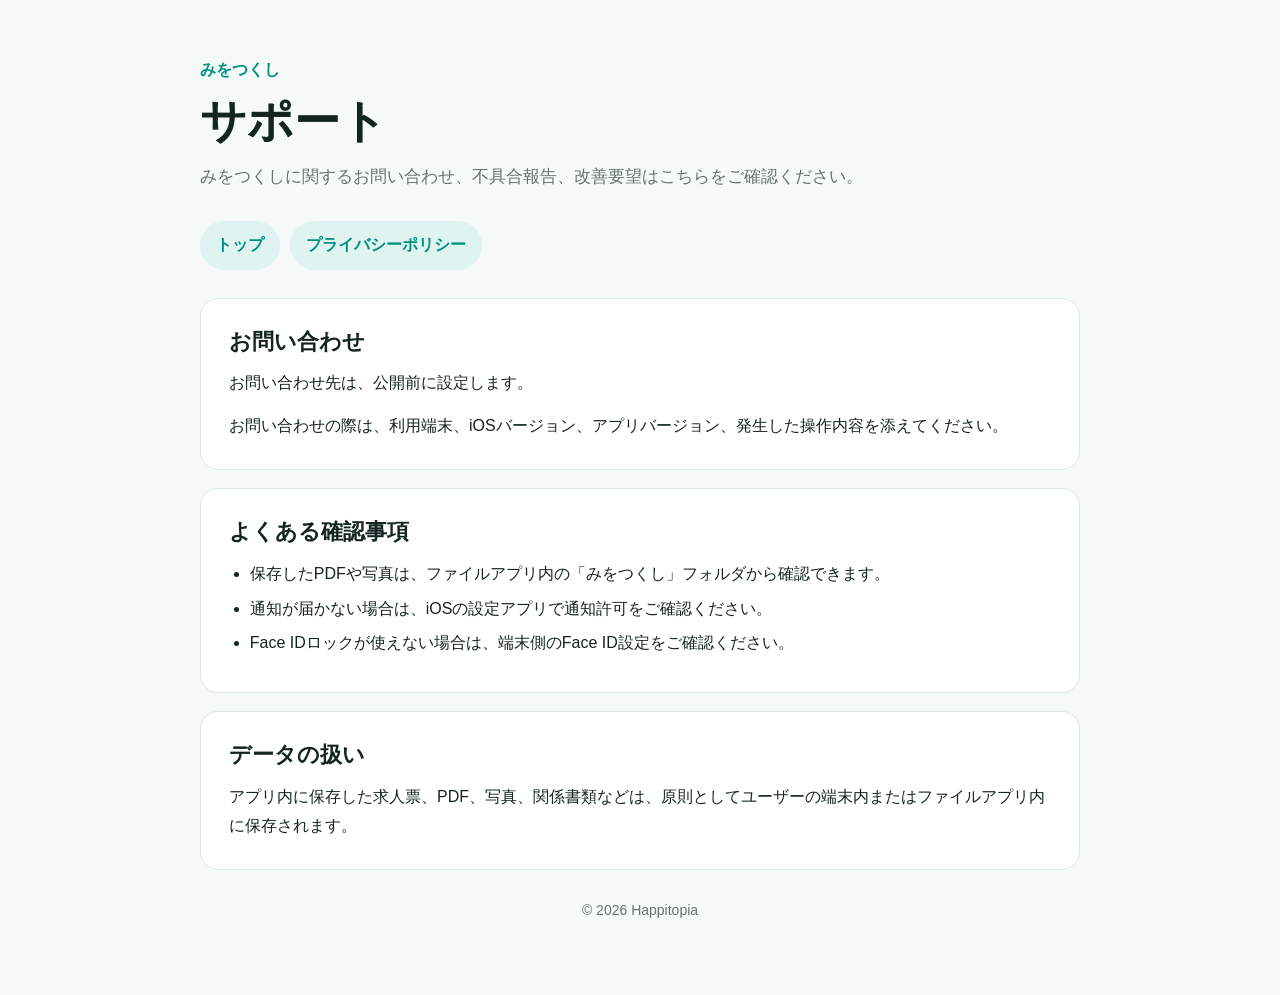
==== support/index.html @ 0948889b "Create index.html" ====
<!doctype html>
<html lang="ja">
<head>
  <meta charset="utf-8">
  <meta name="viewport" content="width=device-width, initial-scale=1">
  <title>みをつくし サポート</title>
  <meta name="description" content="みをつくしのサポートページ">
  <link rel="stylesheet" href="../assets/site.css">
</head>
<body>
  <main>
    <header>
      <div class="brand">みをつくし</div>
      <h1>サポート</h1>
      <p class="lead">みをつくしに関するお問い合わせ、不具合報告、改善要望はこちらをご確認ください。</p>
    </header>

    <nav>
      <a class="secondary" href="../">トップ</a>
      <a class="secondary" href="../privacy/">プライバシーポリシー</a>
    </nav>

    <section>
      <h2>お問い合わせ</h2>
      <p>お問い合わせ先は、公開前に設定します。</p>
      <p>お問い合わせの際は、利用端末、iOSバージョン、アプリバージョン、発生した操作内容を添えてください。</p>
    </section>

    <section>
      <h2>よくある確認事項</h2>
      <ul>
        <li>保存したPDFや写真は、ファイルアプリ内の「みをつくし」フォルダから確認できます。</li>
        <li>通知が届かない場合は、iOSの設定アプリで通知許可をご確認ください。</li>
        <li>Face IDロックが使えない場合は、端末側のFace ID設定をご確認ください。</li>
      </ul>
    </section>

    <section>
      <h2>データの扱い</h2>
      <p>アプリ内に保存した求人票、PDF、写真、関係書類などは、原則としてユーザーの端末内またはファイルアプリ内に保存されます。</p>
    </section>

    <footer>
      &copy; 2026 Happitopia
    </footer>
  </main>
</body>
</html>
---- assets/site.css ----
:root {
  color-scheme: light dark;
  --bg: #f5faf8;
  --surface: #ffffff;
  --text: #142420;
  --muted: #66736f;
  --line: #dce8e4;
  --accent: #008f81;
  --accent-soft: #dff4f0;
}

@media (prefers-color-scheme: dark) {
  :root {
    --bg: #101614;
    --surface: #18211f;
    --text: #edf7f4;
    --muted: #a9b8b3;
    --line: #2b3835;
    --accent: #34c7b8;
    --accent-soft: #153a35;
  }
}

* {
  box-sizing: border-box;
}

body {
  margin: 0;
  background: var(--bg);
  color: var(--text);
  font-family: -apple-system, BlinkMacSystemFont, "Hiragino Sans", "Hiragino Kaku Gothic ProN", "Yu Gothic", sans-serif;
  line-height: 1.8;
}

main {
  width: min(880px, calc(100% - 32px));
  margin: 0 auto;
  padding: 56px 0 72px;
}

header {
  margin-bottom: 28px;
}

.brand {
  color: var(--accent);
  font-weight: 700;
  letter-spacing: 0;
  margin-bottom: 8px;
}

h1 {
  margin: 0;
  font-size: clamp(30px, 5vw, 46px);
  line-height: 1.25;
  letter-spacing: 0;
}

.lead,
.updated {
  color: var(--muted);
  margin-top: 12px;
  font-size: 17px;
}

nav {
  display: flex;
  flex-wrap: wrap;
  gap: 10px;
  margin: 28px 0;
}

nav a,
.button {
  display: inline-flex;
  align-items: center;
  justify-content: center;
  min-height: 44px;
  padding: 10px 16px;
  border-radius: 999px;
  background: var(--accent);
  color: #fff;
  text-decoration: none;
  font-weight: 700;
}

nav a.secondary,
.button.secondary {
  background: var(--accent-soft);
  color: var(--accent);
}

section {
  background: var(--surface);
  border: 1px solid var(--line);
  border-radius: 18px;
  padding: 28px;
  margin-top: 18px;
}

h2 {
  font-size: 22px;
  line-height: 1.4;
  margin: 0 0 12px;
  letter-spacing: 0;
}

p {
  margin: 0 0 14px;
}

p:last-child,
ul:last-child {
  margin-bottom: 0;
}

ul {
  margin: 0 0 14px;
  padding-left: 1.3em;
}

li {
  margin: 6px 0;
}

a {
  color: var(--accent);
}

footer {
  color: var(--muted);
  font-size: 14px;
  margin-top: 28px;
  text-align: center;
}
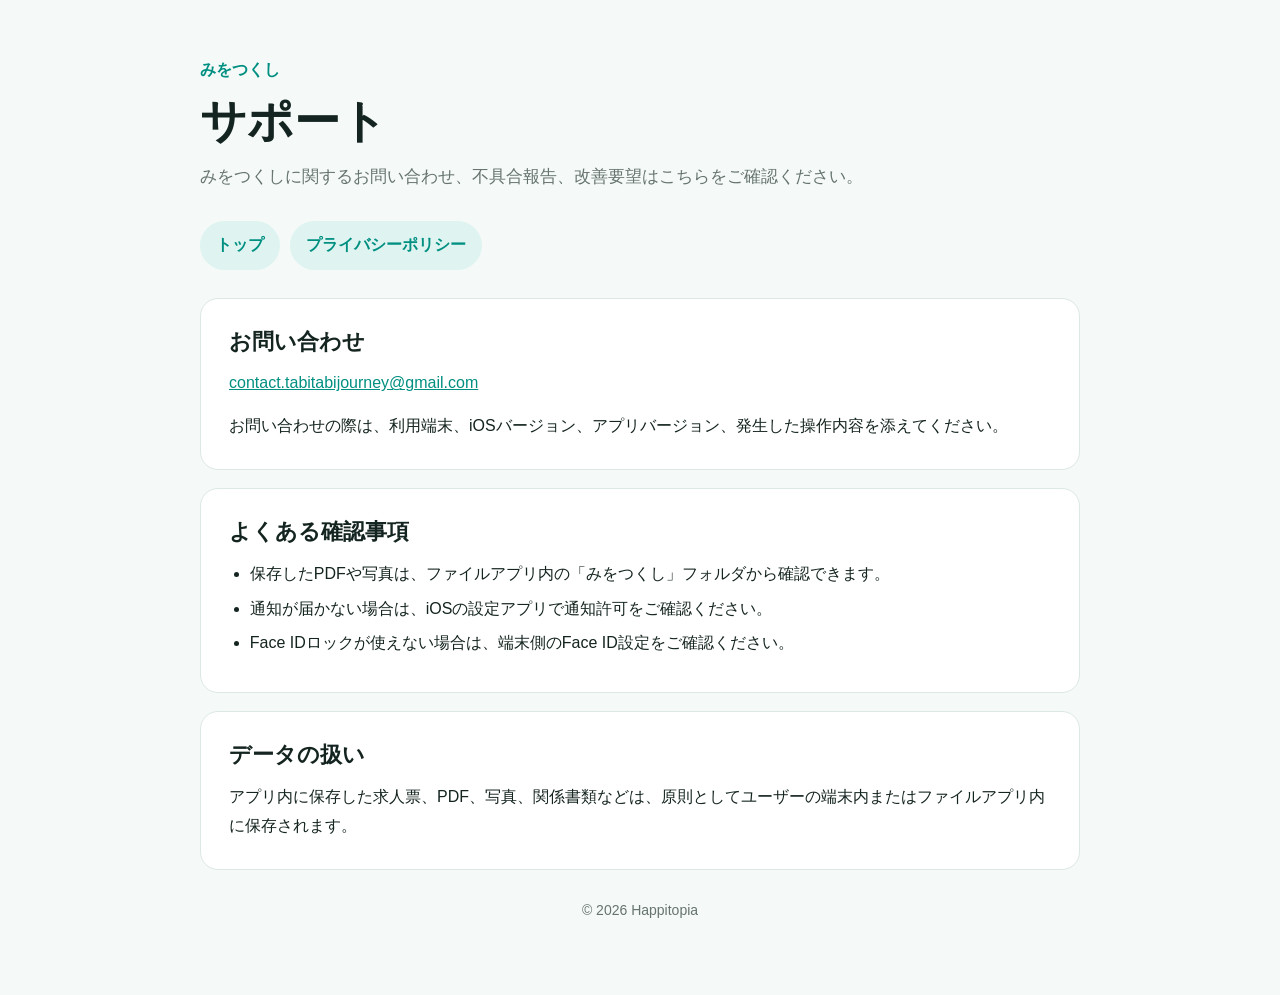
==== commit 70050d44: "Update index.html" ====
--- a/support/index.html
+++ b/support/index.html
@@ -22,7 +22,7 @@
 
     <section>
       <h2>お問い合わせ</h2>
-      <p>お問い合わせ先は、公開前に設定します。</p>
+      <p><a href="mailto:contact.tabitabijourney@gmail.com">contact.tabitabijourney@gmail.com</a></p>
       <p>お問い合わせの際は、利用端末、iOSバージョン、アプリバージョン、発生した操作内容を添えてください。</p>
     </section>
 
